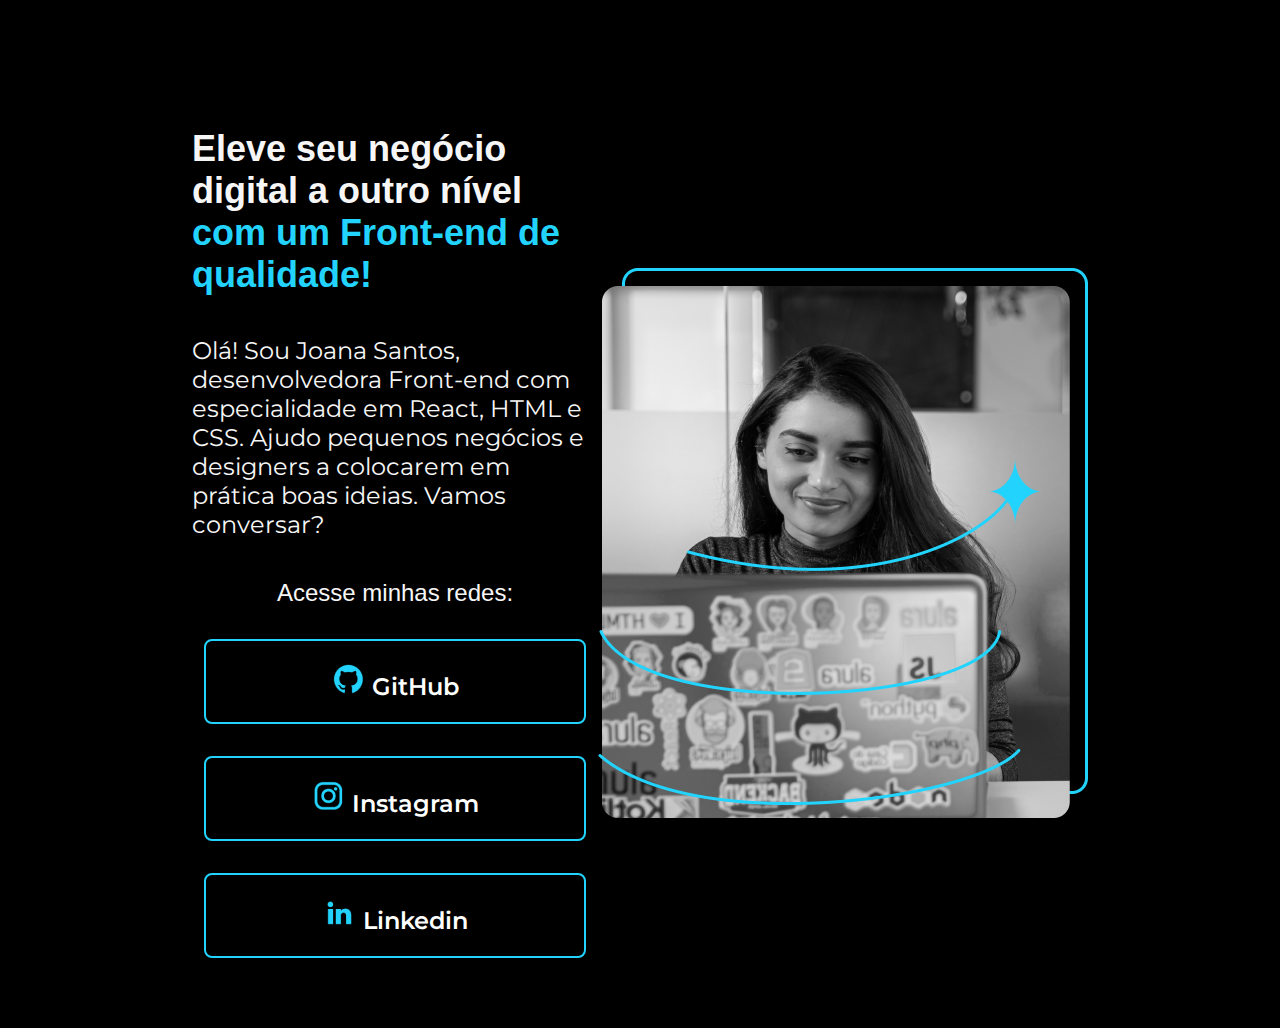
==== index.html @ 28f1d9a0 "Ícones das redes sociais" ====
<!DOCTYPE html>
<html lang="pt-BR">

<head>
    <meta charset="UTF-8">
    <meta http-equiv="X-UA-Compatible" content="IE=edge">
    <meta name="viewport" content="width=device-width, initial-scale=1.0">
    <link rel="stylesheet" href="style.css">
    <title>Portfolio</title>
</head>

<body>
    <header>

    </header>
    <main class="apresentacao">
        <section class="apresentacao__conteudo">
            <h1 class="apresentacao__conteudo__titulo">Eleve seu negócio digital a outro nível <strong
                    class="titulo-destaque">com um Front-end de
                    qualidade!</strong></h1>
            <p class="apresentacao__conteudo__texto">Olá! Sou Joana Santos, desenvolvedora Front-end com especialidade
                em React, HTML e CSS.
                Ajudo pequenos negócios e designers a colocarem em prática boas ideias. Vamos conversar?</p>
            <div class="apresentacao__links">
                <h3 class="apresentacao__links__subtitulo">Acesse minhas redes:</h3>
                <a class="apresentacao__links__link" href="https://github.com/caiomore" target="blank">
                    <img src="./images/github.png" alt="Icone do GitHub.">
                    GitHub
                </a>
                <a class="apresentacao__links__link" href="https://www.instagram.com/caio.macenaa/" target="_blank">
                    <img src="./images/instagram.png" alt="Icone do instagram.">
                    Instagram
                </a>
                <a class="apresentacao__links__link" href="https://www.linkedin.com/in/caiomoreiraa/" target="blank">
                    <img src="./images/linkedin.png" alt="Icone do Linkedin.">    
                    Linkedin
                </a>
            </div>
        </section>
        <img src="./images/imagem.png" alt="Joana programando.">
    </main>
    <footer>

    </footer>
</body>

</html>
---- style.css ----
@import url('https://fonts.googleapis.com/css2?family= Krona +One & display=swap');
@import url('https://fonts.googleapis.com/css2?family=Montserrat:wght@400;600&display=swap');


* {
    margin: 0;
    padding: 0;
}

body {
    height: 100vh;
    background-color: black;
    color: #F6F6F6;
    box-sizing: border-box;
}

.titulo-destaque {
    color: #22D4FD;
}

.apresentacao {
    margin: 10% 15%;
    display: flex;
    align-items: center;
    justify-content: space-between;
}

.apresentacao__conteudo {
    width: 615px;
    display: flex;
    flex-direction: column;
    gap: 40px;
}

.apresentacao__conteudo__titulo {
    font-size: 36px;
    font-family: 'Krona One', sans-serif;
}

.apresentacao__conteudo__texto {
    font-size: 24px;
    font-family: 'Montserrat', sans-serif;
}

.apresentacao__links {
    display: flex;
    flex-direction: column;
    justify-content: space-between;
    gap: 32px;
    align-items: center;
}

.apresentacao__links__link {
    width: 378px;
    text-align: center;
    border: 2px solid #22D4FD;
    border-radius: 8px;
    font-size: 24px;
    padding: 21.5px 0;
    text-decoration: none;
    color: white;
    font-family: 'Montserrat', sans-serif;
    font-weight: 600;
}

.apresentacao__links__subtitulo {
    font-family: 'Krona One', sans-serif;
    font-weight: 400;
    font-size: 24px;
}
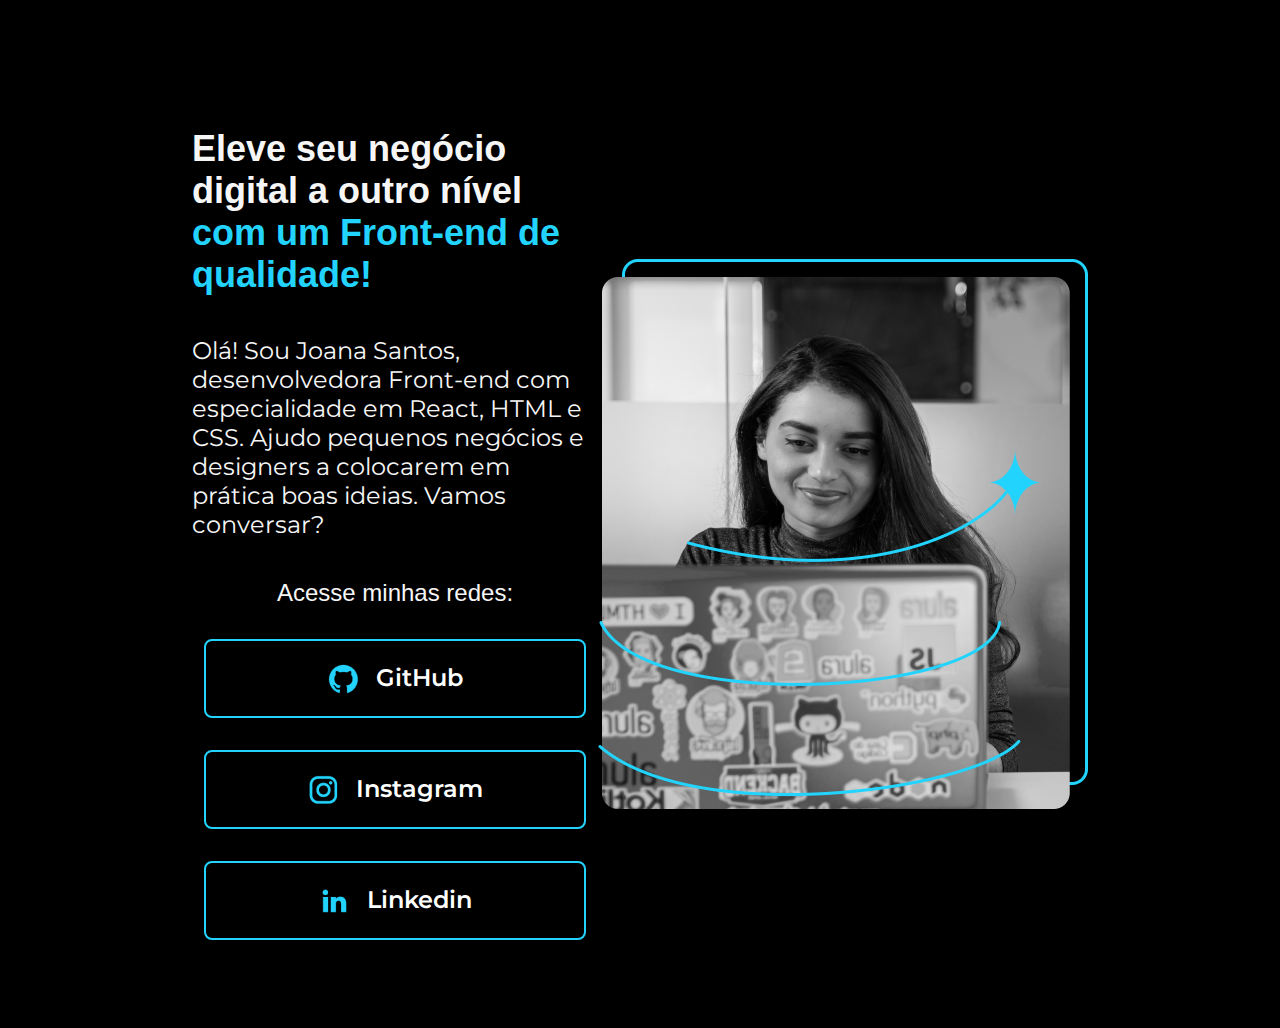
==== commit 53dc03e3: "Posicionamento de ícones" ====
--- a/index.html
+++ b/index.html
@@ -24,15 +24,15 @@
             <div class="apresentacao__links">
                 <h3 class="apresentacao__links__subtitulo">Acesse minhas redes:</h3>
                 <a class="apresentacao__links__link" href="https://github.com/caiomore" target="blank">
-                    <img src="./images/github.png" alt="Icone do GitHub.">
+                    <img src="./images/github.png" alt="Ícone do GitHub.">
                     GitHub
                 </a>
                 <a class="apresentacao__links__link" href="https://www.instagram.com/caio.macenaa/" target="_blank">
-                    <img src="./images/instagram.png" alt="Icone do instagram.">
+                    <img src="./images/instagram.png" alt="Ícone do instagram.">
                     Instagram
                 </a>
                 <a class="apresentacao__links__link" href="https://www.linkedin.com/in/caiomoreiraa/" target="blank">
-                    <img src="./images/linkedin.png" alt="Icone do Linkedin.">    
+                    <img src="./images/linkedin.png" alt="Ícone do Linkedin.">    
                     Linkedin
                 </a>
             </div>
--- a/style.css
+++ b/style.css
@@ -51,6 +51,9 @@
 }
 
 .apresentacao__links__link {
+    display: flex;
+    justify-content: center;
+    gap: 16px;
     width: 378px;
     text-align: center;
     border: 2px solid #22D4FD;
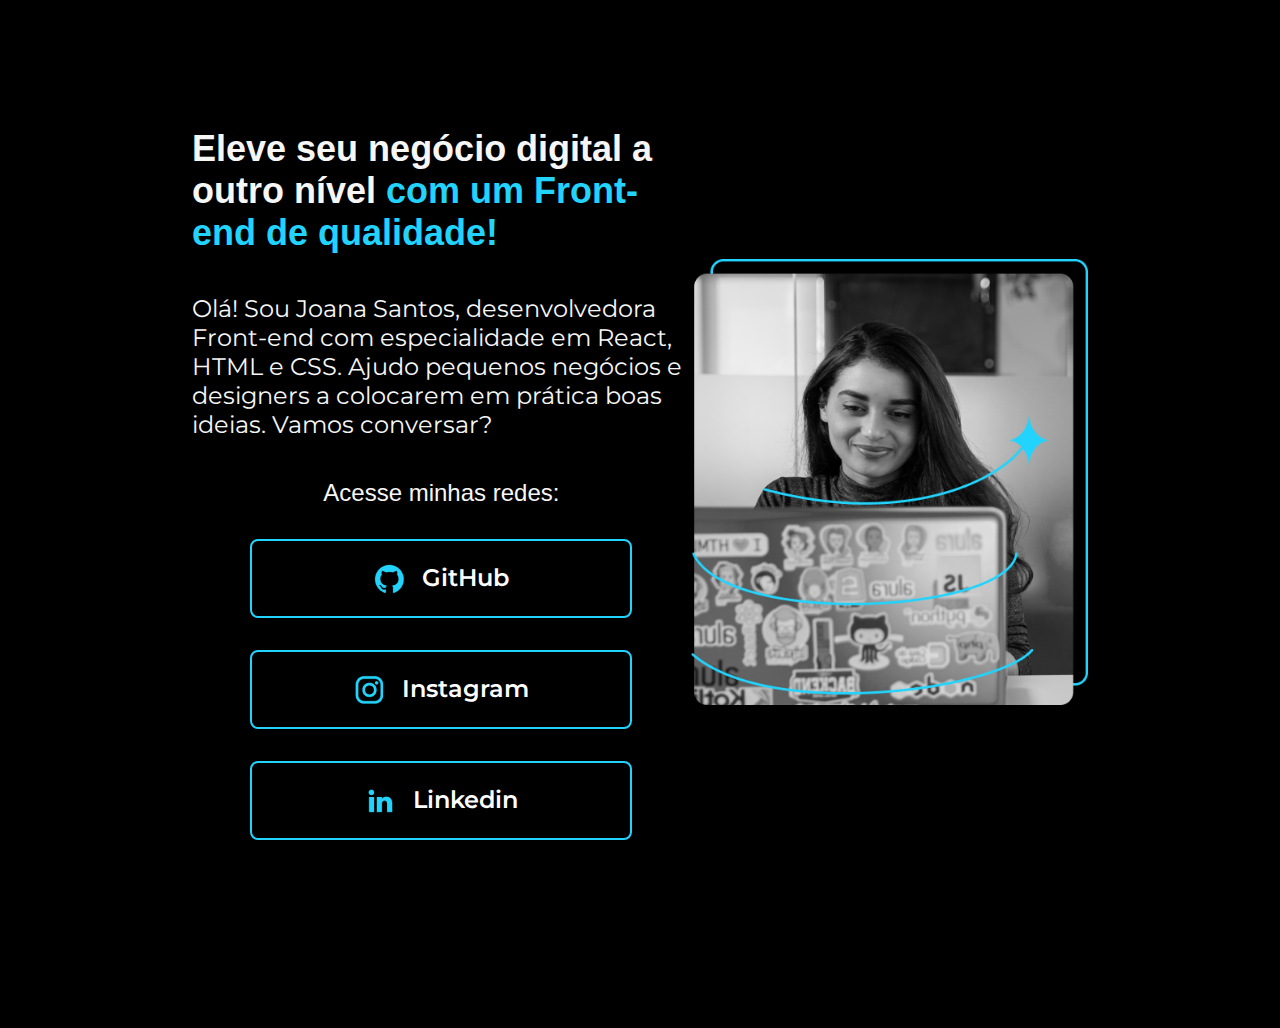
==== commit a456a049: "Hover nos elementos" ====
--- a/index.html
+++ b/index.html
@@ -32,12 +32,14 @@
                     Instagram
                 </a>
                 <a class="apresentacao__links__link" href="https://www.linkedin.com/in/caiomoreiraa/" target="blank">
-                    <img src="./images/linkedin.png" alt="Ícone do Linkedin.">    
+                    <img src="./images/linkedin.png" alt="Ícone do Linkedin.">
                     Linkedin
                 </a>
             </div>
         </section>
-        <img src="./images/imagem.png" alt="Joana programando.">
+        <div imagem__home>
+            <img class="imagem__home__img" src="./images/imagem.png" alt="Joana programando.">
+        </div>
     </main>
     <footer>
 
--- a/style.css
+++ b/style.css
@@ -64,10 +64,24 @@
     color: white;
     font-family: 'Montserrat', sans-serif;
     font-weight: 600;
+    transition: 0.4s;
+}
+
+.apresentacao__links__link:hover {
+    background-color: #2f2f2f;
 }
 
 .apresentacao__links__subtitulo {
     font-family: 'Krona One', sans-serif;
     font-weight: 400;
     font-size: 24px;
+}
+
+.imagem__home__img {
+    width: 100%;
+    transition: 1s;
+}
+
+.imagem__home__img:hover {
+    width: 110%;
 }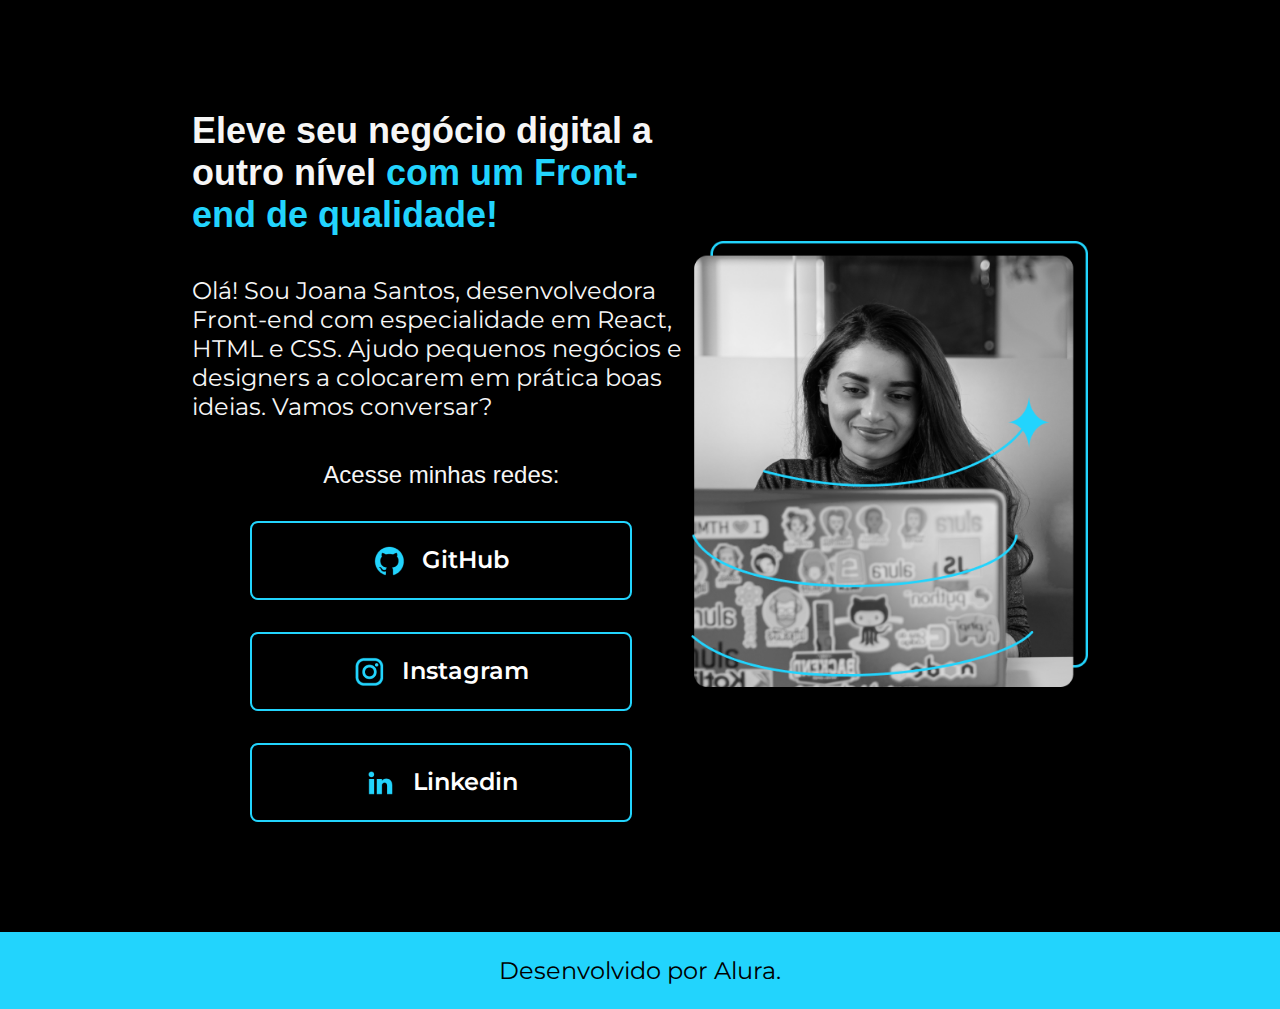
==== commit de9bf889: "Footer desenvolvido" ====
--- a/index.html
+++ b/index.html
@@ -41,8 +41,8 @@
             <img class="imagem__home__img" src="./images/imagem.png" alt="Joana programando.">
         </div>
     </main>
-    <footer>
-
+    <footer class="rodape">
+        <p>Desenvolvido por Alura.</p>
     </footer>
 </body>
 
--- a/style.css
+++ b/style.css
@@ -8,7 +8,6 @@
 }
 
 body {
-    height: 100vh;
     background-color: black;
     color: #F6F6F6;
     box-sizing: border-box;
@@ -19,7 +18,7 @@
 }
 
 .apresentacao {
-    margin: 10% 15%;
+    padding: 8.6% 15%;
     display: flex;
     align-items: center;
     justify-content: space-between;
@@ -84,4 +83,13 @@
 
 .imagem__home__img:hover {
     width: 110%;
+}
+
+.rodape {
+    background-color: #22D4FD;
+    color: black;
+    padding: 24px;
+    text-align: center;
+    font-family: 'Montserrat', sans-serif;
+    font-size: 24px;
 }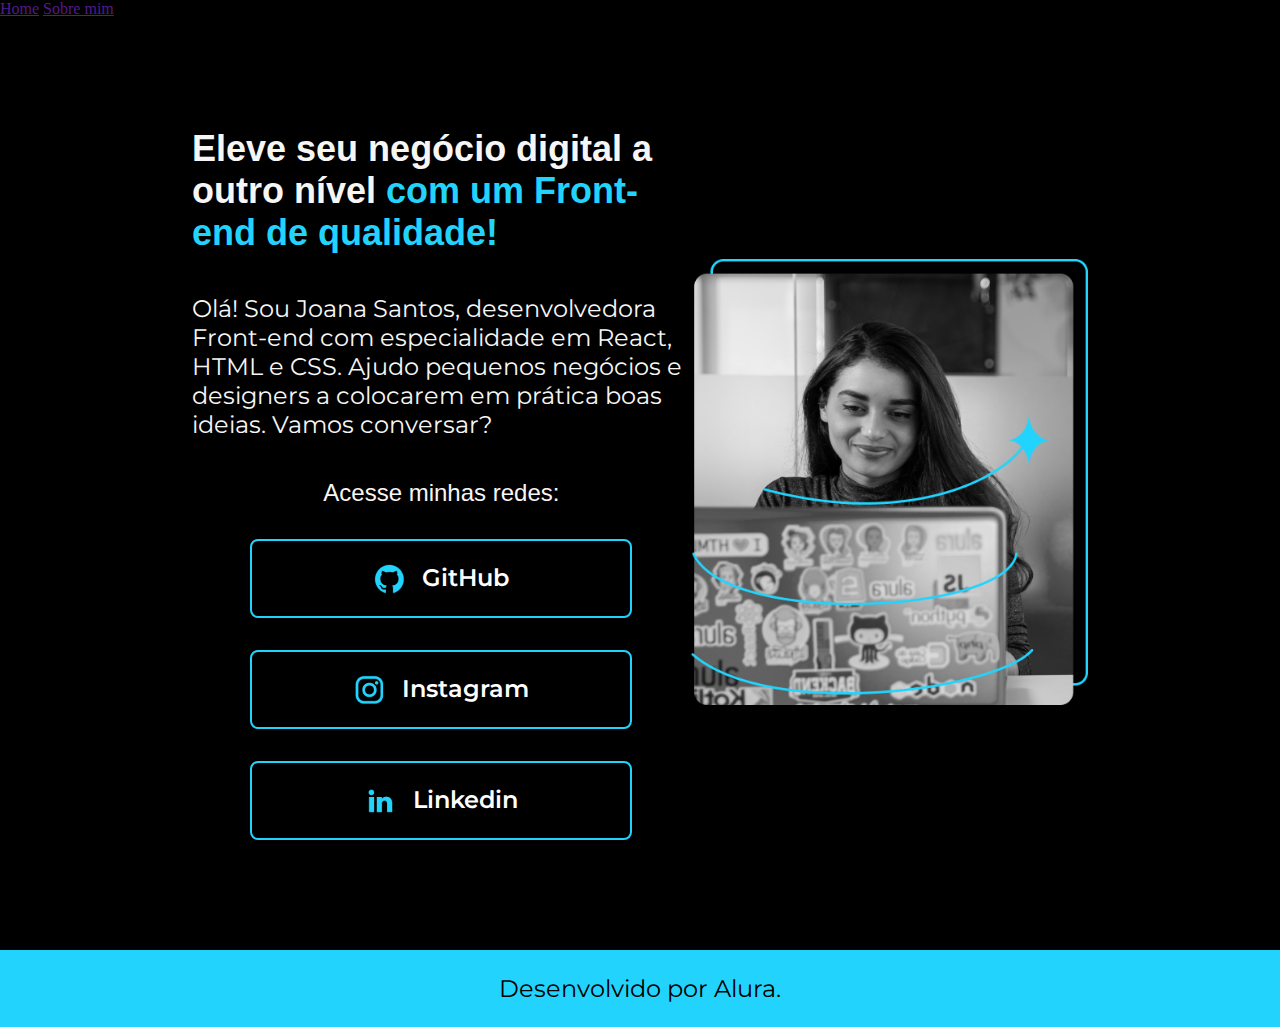
==== commit d4bea440: "Cabeçalho Desenvolvido" ====
--- a/index.html
+++ b/index.html
@@ -10,9 +10,13 @@
 </head>
 
 <body>
-    <header>
+    <header class="cabecalho">
+        <nav class="cabecalho__menu">
+            <a class="cabecalho__menu__link" href="">Home</a>
+            <a class="cabecalho__menu__link" href="">Sobre mim</a>
+        </nav>
+    </header>
 
-    </header>
     <main class="apresentacao">
         <section class="apresentacao__conteudo">
             <h1 class="apresentacao__conteudo__titulo">Eleve seu negócio digital a outro nível <strong
@@ -41,6 +45,7 @@
             <img class="imagem__home__img" src="./images/imagem.png" alt="Joana programando.">
         </div>
     </main>
+
     <footer class="rodape">
         <p>Desenvolvido por Alura.</p>
     </footer>
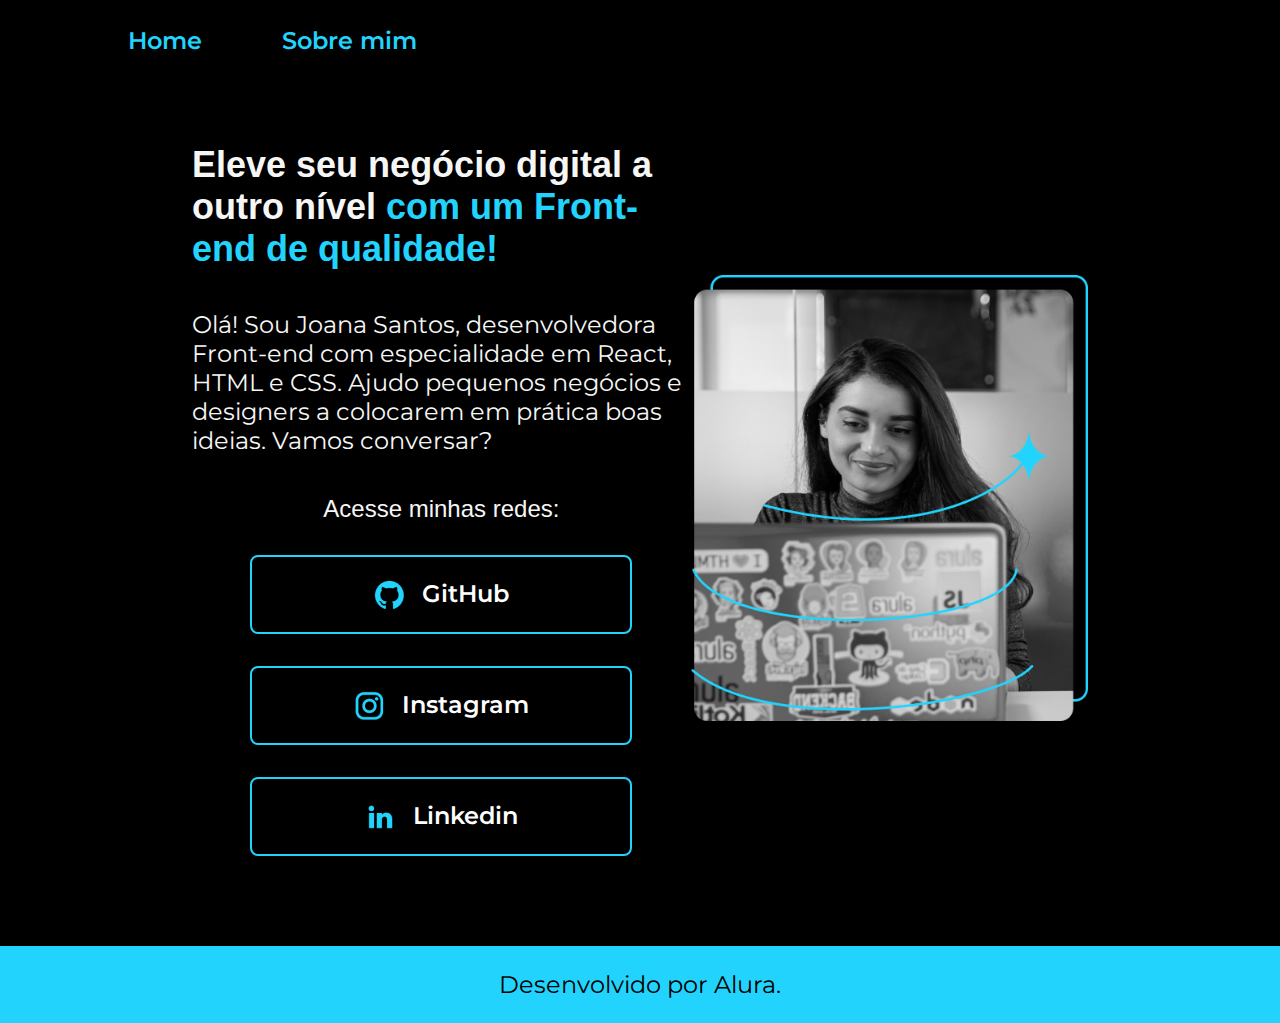
==== commit 90d6ace8: "Estrutura de navegação" ====
--- a/index.html
+++ b/index.html
@@ -5,7 +5,7 @@
     <meta charset="UTF-8">
     <meta http-equiv="X-UA-Compatible" content="IE=edge">
     <meta name="viewport" content="width=device-width, initial-scale=1.0">
-    <link rel="stylesheet" href="style.css">
+    <link rel="stylesheet" href="./styles/style.css">
     <title>Portfolio</title>
 </head>
 
--- a/styles/style.css
+++ b/styles/style.css
@@ -0,0 +1,112 @@
+@import url('https://fonts.googleapis.com/css2?family= Krona +One & display=swap');
+@import url('https://fonts.googleapis.com/css2?family=Montserrat:wght@400;600&display=swap');
+
+
+* {
+    margin: 0;
+    padding: 0;
+}
+
+body {
+    background-color: black;
+    color: #F6F6F6;
+    box-sizing: border-box;
+}
+
+.cabecalho {
+    padding: 2% 0 0 10%;
+}
+
+.cabecalho__menu {
+    display: flex;
+    gap: 80px;
+}
+
+.cabecalho__menu__link {
+    font-family: 'Montserrat', sans-serif;
+    font-size: 24px;
+    font-weight: 600;
+    color: #22D4FD;
+    text-decoration: none;
+}
+
+.titulo-destaque {
+    color: #22D4FD;
+}
+
+.apresentacao {
+    padding: 7% 15%;
+    display: flex;
+    align-items: center;
+    justify-content: space-between;
+}
+
+.apresentacao__conteudo {
+    width: 615px;
+    display: flex;
+    flex-direction: column;
+    gap: 40px;
+}
+
+.apresentacao__conteudo__titulo {
+    font-size: 36px;
+    font-family: 'Krona One', sans-serif;
+}
+
+.apresentacao__conteudo__texto {
+    font-size: 24px;
+    font-family: 'Montserrat', sans-serif;
+}
+
+.apresentacao__links {
+    display: flex;
+    flex-direction: column;
+    justify-content: space-between;
+    gap: 32px;
+    align-items: center;
+}
+
+.apresentacao__links__link {
+    display: flex;
+    justify-content: center;
+    gap: 16px;
+    width: 378px;
+    text-align: center;
+    border: 2px solid #22D4FD;
+    border-radius: 8px;
+    font-size: 24px;
+    padding: 21.5px 0;
+    text-decoration: none;
+    color: white;
+    font-family: 'Montserrat', sans-serif;
+    font-weight: 600;
+    transition: 0.4s;
+}
+
+.apresentacao__links__link:hover {
+    background-color: #2f2f2f;
+}
+
+.apresentacao__links__subtitulo {
+    font-family: 'Krona One', sans-serif;
+    font-weight: 400;
+    font-size: 24px;
+}
+
+.imagem__home__img {
+    width: 100%;
+    transition: 1s;
+}
+
+.imagem__home__img:hover {
+    width: 110%;
+}
+
+.rodape {
+    background-color: #22D4FD;
+    color: black;
+    padding: 24px;
+    text-align: center;
+    font-family: 'Montserrat', sans-serif;
+    font-size: 24px;
+}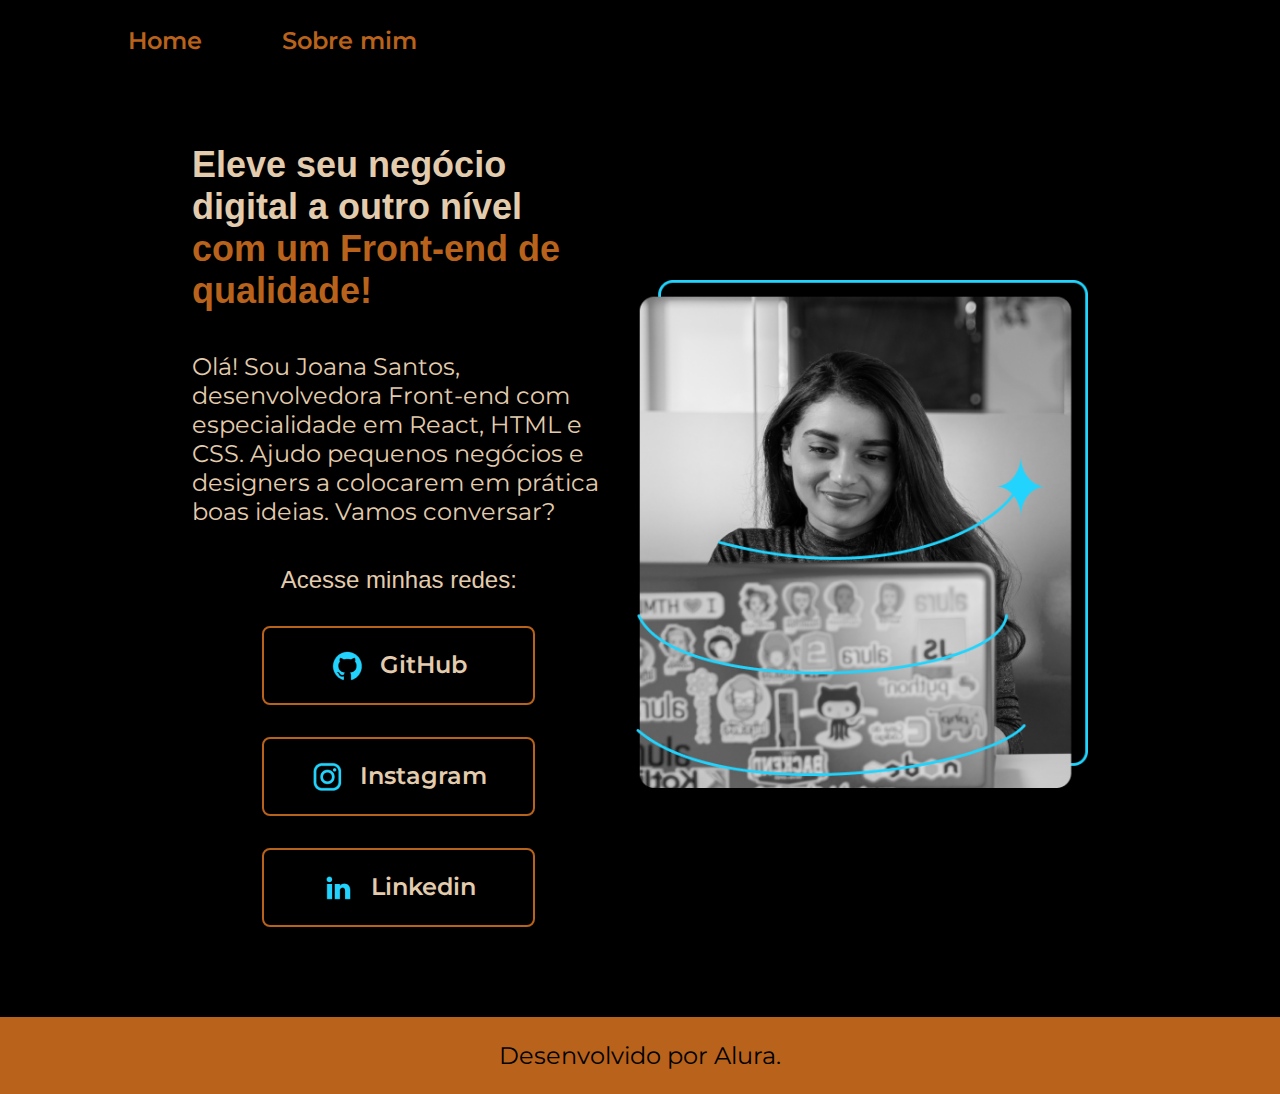
==== commit 69c98374: "Responsividade" ====
--- a/index.html
+++ b/index.html
@@ -12,8 +12,8 @@
 <body>
     <header class="cabecalho">
         <nav class="cabecalho__menu">
-            <a class="cabecalho__menu__link" href="">Home</a>
-            <a class="cabecalho__menu__link" href="">Sobre mim</a>
+            <a class="cabecalho__menu__link" href="./index.html">Home</a>
+            <a class="cabecalho__menu__link" href="./about.html">Sobre mim</a>
         </nav>
     </header>
 
@@ -27,22 +27,22 @@
                 Ajudo pequenos negócios e designers a colocarem em prática boas ideias. Vamos conversar?</p>
             <div class="apresentacao__links">
                 <h3 class="apresentacao__links__subtitulo">Acesse minhas redes:</h3>
-                <a class="apresentacao__links__link" href="https://github.com/caiomore" target="blank">
+                <a class="apresentacao__links__navegacao" href="https://github.com/caiomore" target="blank">
                     <img src="./images/github.png" alt="Ícone do GitHub.">
                     GitHub
                 </a>
-                <a class="apresentacao__links__link" href="https://www.instagram.com/caio.macenaa/" target="_blank">
+                <a class="apresentacao__links__navegacao" href="https://www.instagram.com/caio.macenaa/" target="_blank">
                     <img src="./images/instagram.png" alt="Ícone do instagram.">
                     Instagram
                 </a>
-                <a class="apresentacao__links__link" href="https://www.linkedin.com/in/caiomoreiraa/" target="blank">
+                <a class="apresentacao__links__navegacao" href="https://www.linkedin.com/in/caiomoreiraa/" target="blank">
                     <img src="./images/linkedin.png" alt="Ícone do Linkedin.">
                     Linkedin
                 </a>
             </div>
         </section>
         <div imagem__home>
-            <img class="imagem__home__img" src="./images/imagem.png" alt="Joana programando.">
+            <img class="apresentacao__image" src="./images/imagem.png" alt="Joana programando.">
         </div>
     </main>
 
--- a/styles/style.css
+++ b/styles/style.css
@@ -1,6 +1,15 @@
 @import url('https://fonts.googleapis.com/css2?family= Krona +One & display=swap');
 @import url('https://fonts.googleapis.com/css2?family=Montserrat:wght@400;600&display=swap');
 
+:root {
+    --cor-primaria: #000000;
+    --cor-secundaria: #E3CCAE;
+    --cor-terciaria: #B8621B;
+    --cor-hover: #272727;
+
+    --fonte-primaria: 'Krona One', sans-serif;
+    --fonte-secundaria: 'Montserrat', sans-serif;
+}
 
 * {
     margin: 0;
@@ -8,8 +17,8 @@
 }
 
 body {
-    background-color: black;
-    color: #F6F6F6;
+    background-color: var(--cor-primaria);
+    color: var(--cor-secundaria);
     box-sizing: border-box;
 }
 
@@ -23,15 +32,15 @@
 }
 
 .cabecalho__menu__link {
-    font-family: 'Montserrat', sans-serif;
-    font-size: 24px;
+    font-family: var(--fonte-secundaria);
+    font-size: 1.5rem;
     font-weight: 600;
-    color: #22D4FD;
+    color: var(--cor-terciaria);
     text-decoration: none;
 }
 
 .titulo-destaque {
-    color: #22D4FD;
+    color: var(--cor-terciaria);
 }
 
 .apresentacao {
@@ -39,23 +48,24 @@
     display: flex;
     align-items: center;
     justify-content: space-between;
+    gap: 30px;
 }
 
 .apresentacao__conteudo {
-    width: 615px;
+    width: 50%;
     display: flex;
     flex-direction: column;
     gap: 40px;
 }
 
 .apresentacao__conteudo__titulo {
-    font-size: 36px;
-    font-family: 'Krona One', sans-serif;
+    font-size: 2.25rem;
+    font-family: var(--fonte-primaria);
 }
 
 .apresentacao__conteudo__texto {
-    font-size: 24px;
-    font-family: 'Montserrat', sans-serif;
+    font-size: 1.5rem;
+    font-family: var(--fonte-secundaria);
 }
 
 .apresentacao__links {
@@ -66,34 +76,34 @@
     align-items: center;
 }
 
-.apresentacao__links__link {
+.apresentacao__links__navegacao {
     display: flex;
     justify-content: center;
     gap: 16px;
-    width: 378px;
+    width: 65%;
     text-align: center;
-    border: 2px solid #22D4FD;
+    border: 2px solid var(--cor-terciaria);
     border-radius: 8px;
-    font-size: 24px;
+    font-size: 1.5rem;
     padding: 21.5px 0;
     text-decoration: none;
-    color: white;
-    font-family: 'Montserrat', sans-serif;
+    color: var(--cor-secundaria);
+    font-family: var(--fonte-secundaria);
     font-weight: 600;
     transition: 0.4s;
 }
 
 .apresentacao__links__link:hover {
-    background-color: #2f2f2f;
+    background-color: var(--cor-hover);
 }
 
 .apresentacao__links__subtitulo {
-    font-family: 'Krona One', sans-serif;
+    font-family: var(--fonte-primaria);
     font-weight: 400;
-    font-size: 24px;
+    font-size: 1.5rem;
 }
 
-.imagem__home__img {
+.apresentacao__image {
     width: 100%;
     transition: 1s;
 }
@@ -103,10 +113,29 @@
 }
 
 .rodape {
-    background-color: #22D4FD;
-    color: black;
+    background-color: var(--cor-terciaria);
+    color: var(--cor-primaria);
     padding: 24px;
     text-align: center;
-    font-family: 'Montserrat', sans-serif;
-    font-size: 24px;
+    font-family: var(--fonte-secundaria);
+    font-size: 1.5rem;
+}
+
+@media (max-width: 1200px) {
+    .cabecalho {
+        padding: 10%;
+    }
+
+    .cabecalho__menu {
+        justify-content: center;
+    }
+    
+    .apresentacao {
+        flex-direction: column-reverse;
+        padding: 5%;
+    }
+
+    .apresentacao__conteudo {
+        width: auto;
+    }
 }